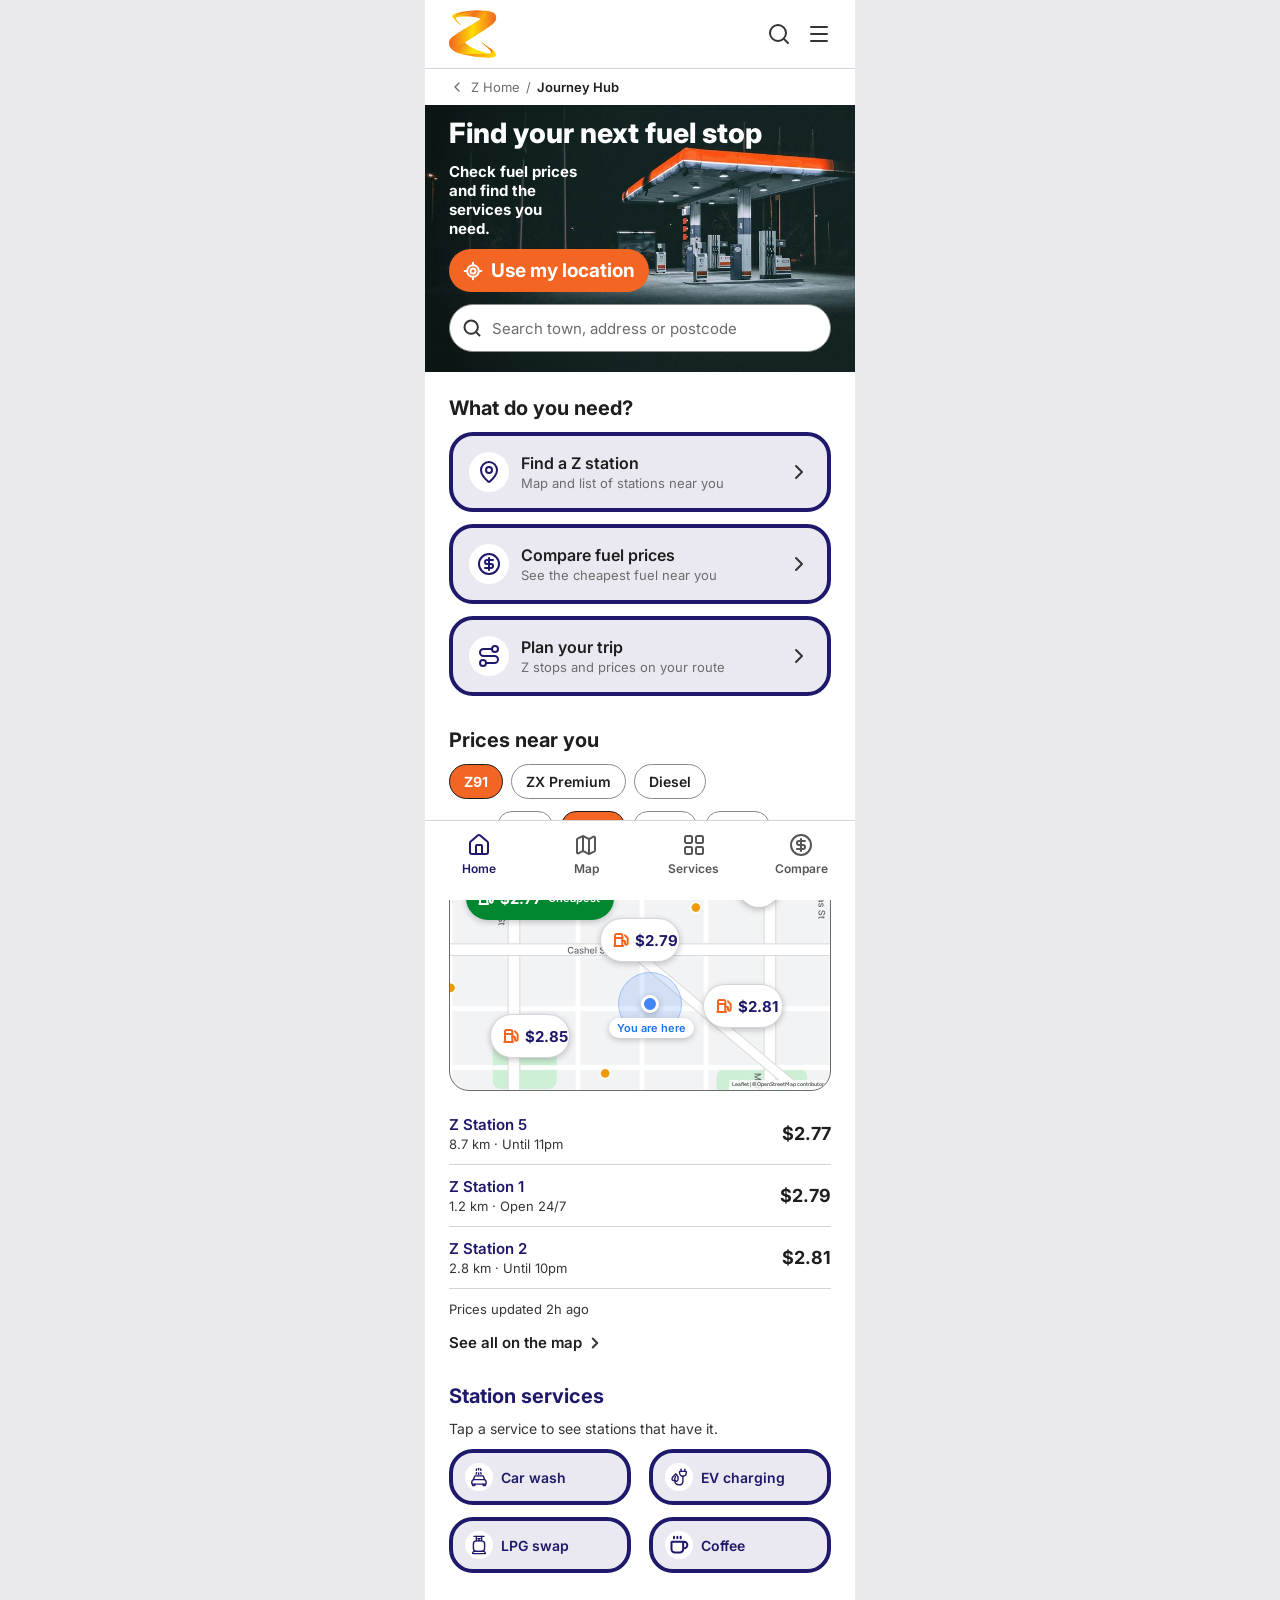
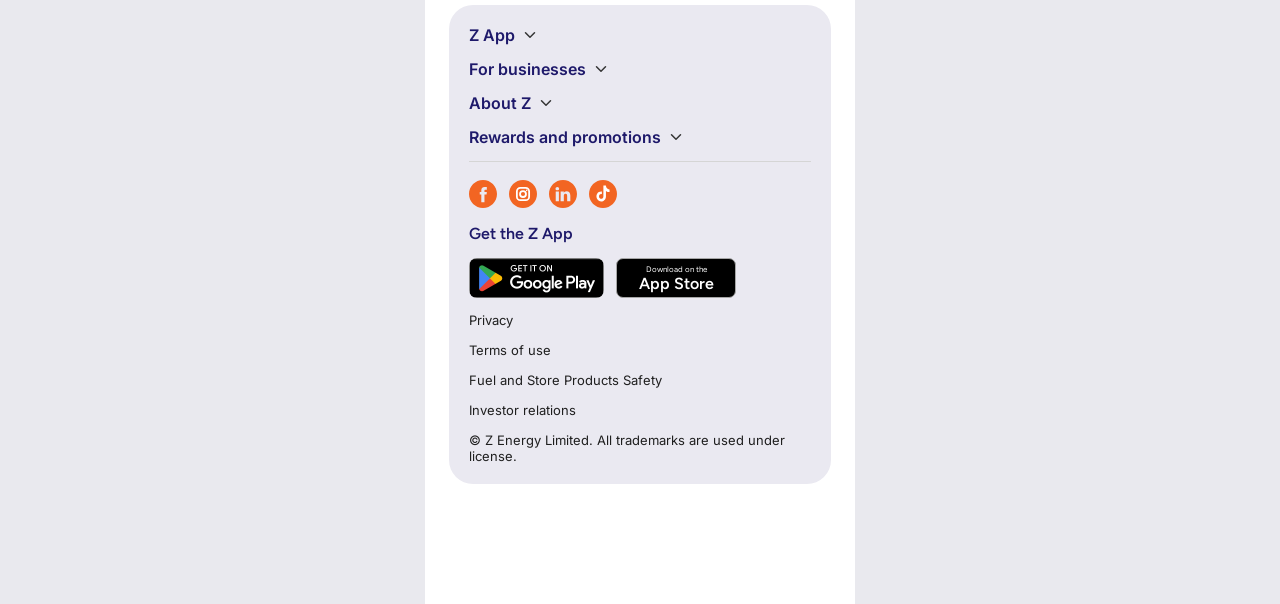
==== journey-hub.html @ ae9fb46d "Add mobile screens 01 (Entry) and 02 (Journey Hub) from Figma Co-Authored-By: Claude Opus 5.5 <norep" ====
<!DOCTYPE html>
<html lang="en">
<head>
  <meta charset="utf-8">
  <meta name="viewport" content="width=device-width, initial-scale=1, viewport-fit=cover">
  <meta name="theme-color" content="#ffffff">
  <title>Z Energy – Journey Hub (Mobile 02)</title>
  <link rel="preconnect" href="https://fonts.googleapis.com">
  <link rel="preconnect" href="https://fonts.gstatic.com" crossorigin>
  <link href="https://fonts.googleapis.com/css2?family=Figtree:wght@400;500;600;700&family=Inter:wght@400;600;700;800&display=swap" rel="stylesheet">
  <link rel="stylesheet" href="styles.css">
</head>
<body>
  <div class="page page--tabs">

    <header class="nav">
      <a class="nav__logo" href="index.html" aria-label="Z home"><img src="assets/z-mark.svg" alt="Z"></a>
      <span class="nav__spacer"></span>
      <button class="nav__icon" type="button" aria-label="Search" data-toast="Search isn't part of this test"><img src="assets/search.svg" alt=""></button>
      <button class="nav__icon" type="button" aria-label="Menu" data-toast="Menu screen not built yet"><img src="assets/menu.svg" alt=""></button>
    </header>

    <nav class="crumb" aria-label="Breadcrumb">
      <img src="assets/crumb-back.svg" alt="">
      <a href="index.html">Z Home</a>
      <span>/</span>
      <strong aria-current="page">Journey Hub</strong>
    </nav>

    <main>
      <section class="hub-hero">
        <h1 class="hub-hero__title">Find your next fuel stop</h1>
        <p class="hub-hero__sub">Check fuel prices and find the services you need.</p>
        <button class="btn-locate" type="button" data-toast="Location would be requested here">
          <img src="assets/locate.svg" alt="">Use my location
        </button>
        <form class="searchbar" role="search" onsubmit="return false">
          <img src="assets/search-20.svg" alt="">
          <input type="search" placeholder="Search town, address or postcode" aria-label="Search town, address or postcode" enterkeyhint="search">
        </form>
      </section>

      <section class="section">
        <h2 class="section__title">What do you need?</h2>
        <a class="nav-card" href="#prices">
          <span class="nav-card__icon"><img src="assets/nav-pin.svg" alt=""></span>
          <span class="nav-card__text"><span class="nav-card__title">Find a Z station</span><span class="nav-card__sub">Map and list of stations near you</span></span>
          <img class="nav-card__chev" src="assets/chevron-right.svg" alt="">
        </a>
        <a class="nav-card" href="#prices">
          <span class="nav-card__icon"><img src="assets/nav-price.svg" alt=""></span>
          <span class="nav-card__text"><span class="nav-card__title">Compare fuel prices</span><span class="nav-card__sub">See the cheapest fuel near you</span></span>
          <img class="nav-card__chev" src="assets/chevron-right.svg" alt="">
        </a>
        <a class="nav-card" href="#" data-toast="Trip planner not built yet">
          <span class="nav-card__icon"><img src="assets/nav-route.svg" alt=""></span>
          <span class="nav-card__text"><span class="nav-card__title">Plan your trip</span><span class="nav-card__sub">Z stops and prices on your route</span></span>
          <img class="nav-card__chev" src="assets/chevron-right.svg" alt="">
        </a>
      </section>

      <section class="section" id="prices">
        <h2 class="section__title">Prices near you</h2>
        <div class="pills" data-group="fuel">
          <button class="pill" type="button" aria-pressed="true">Z91</button>
          <button class="pill" type="button" aria-pressed="false">ZX Premium</button>
          <button class="pill" type="button" aria-pressed="false">Diesel</button>
        </div>
        <div class="pills" data-group="distance">
          <span class="pills__label">Within</span>
          <button class="pill pill--sm" type="button" aria-pressed="false">5 km</button>
          <button class="pill pill--sm" type="button" aria-pressed="true">10 km</button>
          <button class="pill pill--sm" type="button" aria-pressed="false">25 km</button>
          <button class="pill pill--sm" type="button" aria-pressed="false">50 km</button>
        </div>

        <div class="map" aria-label="Map of nearby Z stations">
          <img class="map__acc" src="assets/you-accuracy.svg" alt="">
          <img class="map__dot" src="assets/you-dot.svg" alt="">
          <span class="map__here">You are here</span>
          <button class="map-pin map-pin--cheap" type="button" style="left:16px;top:22px" data-station="0"><img src="assets/fuel-white.svg" alt="">$2.77 <small>Cheapest</small></button>
          <button class="map-pin" type="button" style="left:150px;top:64px;width:80px" data-station="1"><img src="assets/fuel-orange.svg" alt="">$2.79</button>
          <button class="map-pin" type="button" style="left:253px;top:130px;width:80px" data-station="2"><img src="assets/fuel-orange.svg" alt="">$2.81</button>
          <button class="map-pin" type="button" style="left:40px;top:160px;width:80px" data-station="3"><img src="assets/fuel-orange.svg" alt="">$2.85</button>
          <button class="map__locate" type="button" aria-label="Locate me" data-toast="Location would be requested here"><img src="assets/locate-me.svg" alt=""></button>
          <span class="map__attr">Leaflet | © OpenStreetMap contributors</span>
        </div>

        <div class="prices">
          <div class="price-row" data-station="0"><div class="price-row__text"><span class="price-row__name">Z Station 5</span><span class="price-row__meta">8.7 km · Until 11pm</span></div><span class="price-row__price">$2.77</span></div>
          <div class="price-row" data-station="1"><div class="price-row__text"><span class="price-row__name">Z Station 1</span><span class="price-row__meta">1.2 km · Open 24/7</span></div><span class="price-row__price">$2.79</span></div>
          <div class="price-row" data-station="2"><div class="price-row__text"><span class="price-row__name">Z Station 2</span><span class="price-row__meta">2.8 km · Until 10pm</span></div><span class="price-row__price">$2.81</span></div>
        </div>
        <p class="prices__note">Prices updated 2h ago</p>
        <a class="see-all" href="#" data-toast="Full map not built yet">See all on the map <img src="assets/chevron-right-18.svg" alt=""></a>
      </section>

      <section class="section section--services">
        <h2 class="section__title section__title--navy">Station services</h2>
        <p class="section__hint">Tap a service to see stations that have it.</p>
        <div class="chip-row chip-row--wide">
          <button class="svc-chip" type="button" aria-pressed="false"><img src="assets/svc-carwash.svg" alt="">Car wash</button>
          <button class="svc-chip" type="button" aria-pressed="false"><img src="assets/svc-ev.svg" alt="">EV charging</button>
        </div>
        <div class="chip-row chip-row--wide">
          <button class="svc-chip" type="button" aria-pressed="false"><img src="assets/svc-lpg.svg" alt="">LPG swap</button>
          <button class="svc-chip" type="button" aria-pressed="false"><img src="assets/svc-coffee.svg" alt="">Coffee</button>
        </div>
      </section>
    </main>

    <footer class="footer">
      <div class="footer__card">
        <nav class="footer__menu" aria-label="Footer">
          <button type="button" aria-expanded="false">Z App <img src="assets/chevron-down.svg" alt=""></button>
          <button type="button" aria-expanded="false">For businesses <img src="assets/chevron-down.svg" alt=""></button>
          <button type="button" aria-expanded="false">About Z <img src="assets/chevron-down.svg" alt=""></button>
          <button type="button" aria-expanded="false">Rewards and promotions <img src="assets/chevron-down.svg" alt=""></button>
        </nav>
        <div class="footer__divider"></div>
        <div class="footer__social"><img src="assets/social.svg" alt="Facebook, Instagram, LinkedIn, TikTok"></div>
        <div>
          <p class="footer__app-title">Get the Z App</p>
          <div class="footer__badges">
            <span class="badge-gplay" role="img" aria-label="Get it on Google Play"></span>
            <span class="badge-appstore" aria-label="Download on the App Store"><small>Download on the</small><strong>App Store</strong></span>
          </div>
        </div>
        <div class="footer__links">
          <a href="#">Privacy</a>
          <a href="#">Terms of use</a>
          <a href="#">Fuel and Store Products Safety</a>
          <a href="#">Investor relations</a>
          <p>© Z Energy Limited. All trademarks are used under license.</p>
        </div>
      </div>
    </footer>
  </div>

  <nav class="tabbar" aria-label="Journey Hub">
    <a class="tab" href="journey-hub.html" aria-current="page"><img src="assets/tab-home.svg" alt="">Home</a>
    <a class="tab" href="#" data-toast="Map tab not built yet"><img src="assets/tab-map.svg" alt="">Map</a>
    <a class="tab" href="#" data-toast="Services tab not built yet"><img src="assets/tab-services.svg" alt="">Services</a>
    <a class="tab" href="#" data-toast="Compare tab not built yet"><img src="assets/tab-compare.svg" alt="">Compare</a>
  </nav>

  <div class="toast" role="status" aria-live="polite"></div>
  <script src="app.js"></script>
</body>
</html>
---- styles.css ----
/* Z mobile test — screens 01 (Entry) and 02 (Journey Hub), built from Figma "Mobile-test-1" */
:root {
  --z-navy: #1e196a;
  --z-orange: #f26522;
  --z-text: #353535;
  --z-text-strong: #1e1e1e;
  --z-muted: #6c6c6c;
  --z-border: #d5d4dc;
  --z-divider: #d5d5d5;
  --z-indigo-light: #eae9f1;
  --z-chip-border: #8a8a8a;
  --z-green: #00872f;
  --font-inter: "Inter", system-ui, -apple-system, "Segoe UI", sans-serif;
  --font-figtree: "Figtree", var(--font-inter);
}

*, *::before, *::after { box-sizing: border-box; }
html { -webkit-text-size-adjust: 100%; }
body {
  margin: 0;
  font-family: var(--font-inter);
  color: var(--z-text-strong);
  background: #e9e9ee;
}
img { display: block; }
a { color: inherit; text-decoration: none; }
button, input { font: inherit; color: inherit; }
button { background: none; border: 0; padding: 0; cursor: pointer; }
p, h1, h2 { margin: 0; }

/* Phone-width column; on a desktop it sits centred so the mobile layout is still what you see */
.page {
  max-width: 430px;
  margin: 0 auto;
  min-height: 100vh;
  background: #fff;
  overflow-x: hidden;
}
.page--tabs { padding-bottom: calc(96px + env(safe-area-inset-bottom)); }

/* ---------- Nav bar (shared) ---------- */
.nav {
  position: sticky; top: 0; z-index: 20;
  display: flex; align-items: center; gap: 16px;
  padding: 10px 24px;
  background: #fff;
  border-bottom: 1px solid var(--z-border);
}
.nav__logo img { width: 48.3px; height: 48px; }
.nav__spacer { flex: 1; }
.nav__icon { width: 24px; height: 24px; }

/* ---------- Screen 01: hero banner ---------- */
.hero-banner {
  position: relative;
  height: 241px;
  background: #2b2f48 url("assets/hero.jpg") center / cover no-repeat;
}
.hero-card {
  position: absolute; left: 24.43px; top: 29.31px;
  width: 164.893px;
  display: flex; flex-direction: column; gap: 7.33px; align-items: flex-start;
  padding: 17.1px 14.657px;
  border-radius: 3.664px;
  background: linear-gradient(to right, #ed560e, #f89c14);
  color: #fff;
  font-family: var(--font-figtree);
  text-shadow: 0 2px 4px rgba(0,0,0,.25);
}
.hero-card__title { font-weight: 700; font-size: 17.1px; line-height: 19.543px; }
.hero-card__title .for { font-size: 18px; }
.hero-card__sub { font-size: 16px; line-height: 18px; }
.hero-card__down {
  width: 18.321px; height: 18.321px; border-radius: 50%;
  background: var(--z-navy);
  box-shadow: 0 4px 4px rgba(0,0,0,.25);
  display: grid; place-items: center;
}
.hero-card__down img { width: 12.214px; height: 12.214px; }

/* ---------- Screen 01: "There where you need us" banner ---------- */
.promo { padding: 26px 24px 6px; }
.promo__card {
  display: flex; flex-direction: column; align-items: center; gap: 16px;
  padding: 26px 20px;
  border-radius: 20px;
  background: linear-gradient(90deg, #ed560e 9.86%, #ffa13a 66.88%, #ffcb08 89.19%);
  color: #fff;
  text-shadow: 0 2px 4px rgba(0,0,0,.25);
}
.promo__title { align-self: stretch; text-align: center; font-weight: 700; font-size: 24px; }
.promo__text { align-self: stretch; font-size: 13px; }
.btn-arrow {
  display: inline-flex; align-items: center; gap: 16px;
  padding: 6px 6px 6px 24px;
  border-radius: 999px;
  background: var(--z-navy);
  filter: drop-shadow(0 4px 2px rgba(0,0,0,.25));
  font-family: var(--font-figtree); font-weight: 600; font-size: 16px; line-height: 20px;
  color: #fff; text-shadow: none;
}
.btn-arrow__circle {
  width: 36px; height: 36px; border-radius: 50%;
  background: #fff; display: grid; place-items: center;
}
.btn-arrow__circle img { width: 20px; height: 20px; }
.btn-arrow:active { transform: translateY(1px); }

/* ---------- Sections ---------- */
.section { display: flex; flex-direction: column; gap: 12px; padding: 24px 24px 8px; }
.section--station { padding: 22px 24px 6px; }
.section--services { padding: 24px; }
.section__title { font-weight: 700; font-size: 20px; color: var(--z-text-strong); }
.section__title--navy { color: var(--z-navy); }
.section__hint { font-size: 14px; color: var(--z-text); }

/* ---------- Service chips (shared) ---------- */
.chip-row { display: flex; gap: 16px; }
.chip-row--wide { gap: 18px; }
.svc-chip {
  flex: 1 1 0; min-width: 0;
  display: flex; align-items: center; gap: 8px;
  padding: 10px 12px;
  border: 4px solid var(--z-navy);
  border-radius: 24px;
  background: var(--z-indigo-light);
  font-weight: 600; font-size: 14px; color: var(--z-navy);
  white-space: nowrap; text-align: left;
}
.svc-chip img { width: 28px; height: 28px; flex: none; }
.svc-chip--figtree { font-family: var(--font-figtree); font-size: 16px; line-height: 24px; }
.svc-chip.is-on { background: var(--z-navy); color: #fff; }

/* ---------- Footer (shared) ---------- */
.footer { padding: 8px 24px 24px; }
.footer__card {
  display: flex; flex-direction: column; gap: 14px;
  padding: 20px;
  border-radius: 24px;
  background: var(--z-indigo-light);
}
.footer__menu { display: flex; flex-direction: column; gap: 14px; }
.footer__menu button {
  display: inline-flex; align-items: center; gap: 6px;
  font-weight: 600; font-size: 16px; color: var(--z-navy);
}
.footer__menu img { width: 18px; height: 18px; transition: transform .2s; }
.footer__menu button[aria-expanded="true"] img { transform: rotate(180deg); }
.footer__divider { height: 1px; background: var(--z-divider); }
.footer__social { padding-top: 4px; }
.footer__social img { width: 148px; height: 32px; margin-top: -4px; }
.footer__app-title { font-family: var(--font-figtree); font-weight: 600; font-size: 16px; line-height: 24px; color: var(--z-navy); }
.footer__badges { display: flex; gap: 12px; align-items: center; margin-top: 12px; }
.badge-gplay {
  width: 135.333px; height: 40px; border-radius: 8px;
  background: #000 url("assets/google-play.png") center / cover no-repeat;
}
.badge-appstore {
  width: 120px; height: 40px; border-radius: 7px;
  border: 1px solid #a6a6a6; background: #000; color: #fff;
  display: flex; flex-direction: column; align-items: center; justify-content: center;
  font-family: var(--font-figtree); line-height: normal;
}
.badge-appstore small { font-size: 8px; }
.badge-appstore strong { font-size: 16px; font-weight: 600; }
.footer__links { display: flex; flex-direction: column; gap: 14px; font-size: 13px; color: #1f1f1f; }

/* ---------- Screen 02: breadcrumb ---------- */
.crumb { display: flex; align-items: center; gap: 6px; padding: 10px 24px; font-size: 13px; color: var(--z-muted); }
.crumb img { width: 16px; height: 16px; }
.crumb strong { font-weight: 600; color: var(--z-text-strong); }

/* ---------- Screen 02: hero ---------- */
.hub-hero {
  position: relative;
  height: 267px;
  background-color: #f2f2f2;
  background: #1d2630 url("assets/station-night.jpg") center / cover no-repeat;
  color: #fff;
}
.hub-hero__title { position: absolute; left: 24px; top: 11px; font-weight: 800; font-size: 28px; white-space: nowrap; }
.hub-hero__sub { position: absolute; left: 24px; top: 57px; width: 132px; font-weight: 700; font-size: 15px; }
.btn-locate {
  position: absolute; left: 24px; top: 144px;
  display: inline-flex; align-items: center; gap: 8px;
  padding: 10px 14px; border-radius: 24px;
  background: var(--z-orange);
  font-weight: 700; font-size: 19px; color: #fff;
}
.btn-locate img { width: 20px; height: 20px; }
.searchbar {
  position: absolute; left: 24px; right: 24px; top: 199px;
  height: 48px;
  display: flex; align-items: center; gap: 8px;
  padding: 0 12px;
  border: 1.5px solid var(--z-chip-border); border-radius: 24px;
  background: #fff;
}
.searchbar img { width: 20px; height: 20px; flex: none; }
.searchbar input {
  flex: 1; min-width: 0; border: 0; outline: 0; background: transparent;
  font-size: 15px; color: var(--z-text-strong);
}
.searchbar input::placeholder { color: var(--z-muted); }
.searchbar:focus-within { border-color: var(--z-navy); }

/* ---------- Screen 02: nav cards ---------- */
.nav-card {
  display: flex; align-items: center; gap: 12px;
  padding: 16px;
  border: 4px solid var(--z-navy); border-radius: 24px;
  background: var(--z-indigo-light);
}
.nav-card__icon { padding: 8px; border-radius: 20px; background: #fff; flex: none; }
.nav-card__icon img { width: 24px; height: 24px; }
.nav-card__text { flex: 1; min-width: 0; display: flex; flex-direction: column; gap: 2px; }
.nav-card__title { font-weight: 600; font-size: 16px; color: var(--z-text-strong); }
.nav-card__sub { font-size: 13px; color: var(--z-muted); }
.nav-card__chev { width: 24px; height: 24px; flex: none; }

/* ---------- Screen 02: filters ---------- */
.pills { display: flex; gap: 8px; align-items: center; flex-wrap: wrap; }
.pills__label { font-weight: 600; font-size: 13px; color: var(--z-text); }
.pill {
  padding: 8px 14px; border-radius: 20px;
  border: 1.5px solid var(--z-chip-border); background: #fff;
  font-weight: 600; font-size: 14px; color: var(--z-text-strong);
}
.pill--sm { padding: 6px 12px; font-size: 13px; }
.pill[aria-pressed="true"] { background: var(--z-orange); border-color: var(--z-text-strong); color: #fff; font-weight: 700; }

/* ---------- Screen 02: map ---------- */
.map {
  position: relative;
  height: 238px;
  border: 1px solid var(--z-muted); border-radius: 20px;
  overflow: hidden;
  background: #f8f8f8 url("assets/map-tiles.jpg") left top / max(100%, 392.5px) auto no-repeat;
}
.map > * { position: absolute; }
.map__acc { left: 168px; top: 118px; width: 64px; height: 64px; }
.map__dot { left: 185px; top: 137px; width: 30px; height: 30px; }
.map__here {
  left: 158.5px; top: 164px;
  padding: 3px 8px; border-radius: 10px; background: #fff;
  box-shadow: 0 2px 6px rgba(0,0,0,.22);
  font-weight: 600; font-size: 11px; color: #1a73e8;
}
.map-pin {
  height: 44px; display: flex; align-items: center; gap: 6px;
  padding: 0 14px 0 12px; border-radius: 22px;
  background: #fff; border: 1px solid var(--z-border);
  box-shadow: 0 2px 6px rgba(0,0,0,.22);
  font-weight: 700; font-size: 15px; color: var(--z-navy);
}
.map-pin img { width: 16px; height: 16px; }
.map-pin--cheap { background: var(--z-green); border: 0; box-shadow: none; filter: drop-shadow(0 2px 3px rgba(0,0,0,.22)); color: #fff; }
.map-pin--cheap small { font-weight: 600; font-size: 11px; }
.map-pin.is-active { outline: 3px solid var(--z-navy); outline-offset: 1px; }
.map__locate {
  left: 287px; top: 10px; width: 44px; height: 44px; border-radius: 22px;
  background: #fff; border: .981px solid rgba(0,0,0,.2);
  box-shadow: 0 2px 6px rgba(0,0,0,.22);
  display: grid; place-items: center;
}
.map__locate img { width: 19.625px; height: 19.625px; }
.map__attr {
  right: 0; bottom: 0;
  padding: .981px 2.944px; background: rgba(255,255,255,.8);
  font-family: var(--font-figtree); font-weight: 500; font-size: 5.4px; line-height: 7.85px; color: var(--z-text);
}

/* ---------- Screen 02: price list ---------- */
.prices { display: flex; flex-direction: column; }
.price-row {
  display: flex; align-items: center; gap: 12px;
  padding: 12px 0; border-bottom: 1px solid var(--z-divider);
}
.price-row__text { flex: 1; display: flex; flex-direction: column; gap: 2px; }
.price-row__name { font-weight: 600; font-size: 15px; color: var(--z-navy); }
.price-row__meta { font-size: 13px; color: var(--z-text); }
.price-row__price { font-weight: 700; font-size: 18px; color: var(--z-text-strong); }
.prices__note { font-size: 13px; color: var(--z-text); }
.see-all { display: inline-flex; align-items: center; gap: 4px; padding-top: 4px; font-weight: 600; font-size: 15px; color: var(--z-text-strong); }
.see-all img { width: 18px; height: 18px; }

/* ---------- Screen 02: bottom tab bar ---------- */
.tabbar {
  position: fixed; bottom: 0; left: 50%; transform: translateX(-50%);
  width: 100%; max-width: 430px; z-index: 30;
  display: flex;
  height: calc(80px + env(safe-area-inset-bottom));
  padding: 8px 0 calc(20px + env(safe-area-inset-bottom));
  background: #fff; border-top: 1px solid var(--z-divider);
}
.tab {
  flex: 1; display: flex; flex-direction: column; align-items: center; justify-content: center; gap: 4px;
  font-weight: 600; font-size: 12px; color: #565656;
}
.tab img { width: 24px; height: 24px; }
.tab[aria-current="page"] { color: var(--z-navy); }

/* Toast used for prototype-only taps */
.toast {
  position: fixed; left: 50%; bottom: calc(100px + env(safe-area-inset-bottom)); transform: translateX(-50%);
  z-index: 50; max-width: 340px;
  padding: 10px 16px; border-radius: 12px;
  background: var(--z-navy); color: #fff; font-size: 14px;
  opacity: 0; pointer-events: none; transition: opacity .2s;
}
.toast.is-shown { opacity: 1; }

:focus-visible { outline: 3px solid var(--z-orange); outline-offset: 2px; }
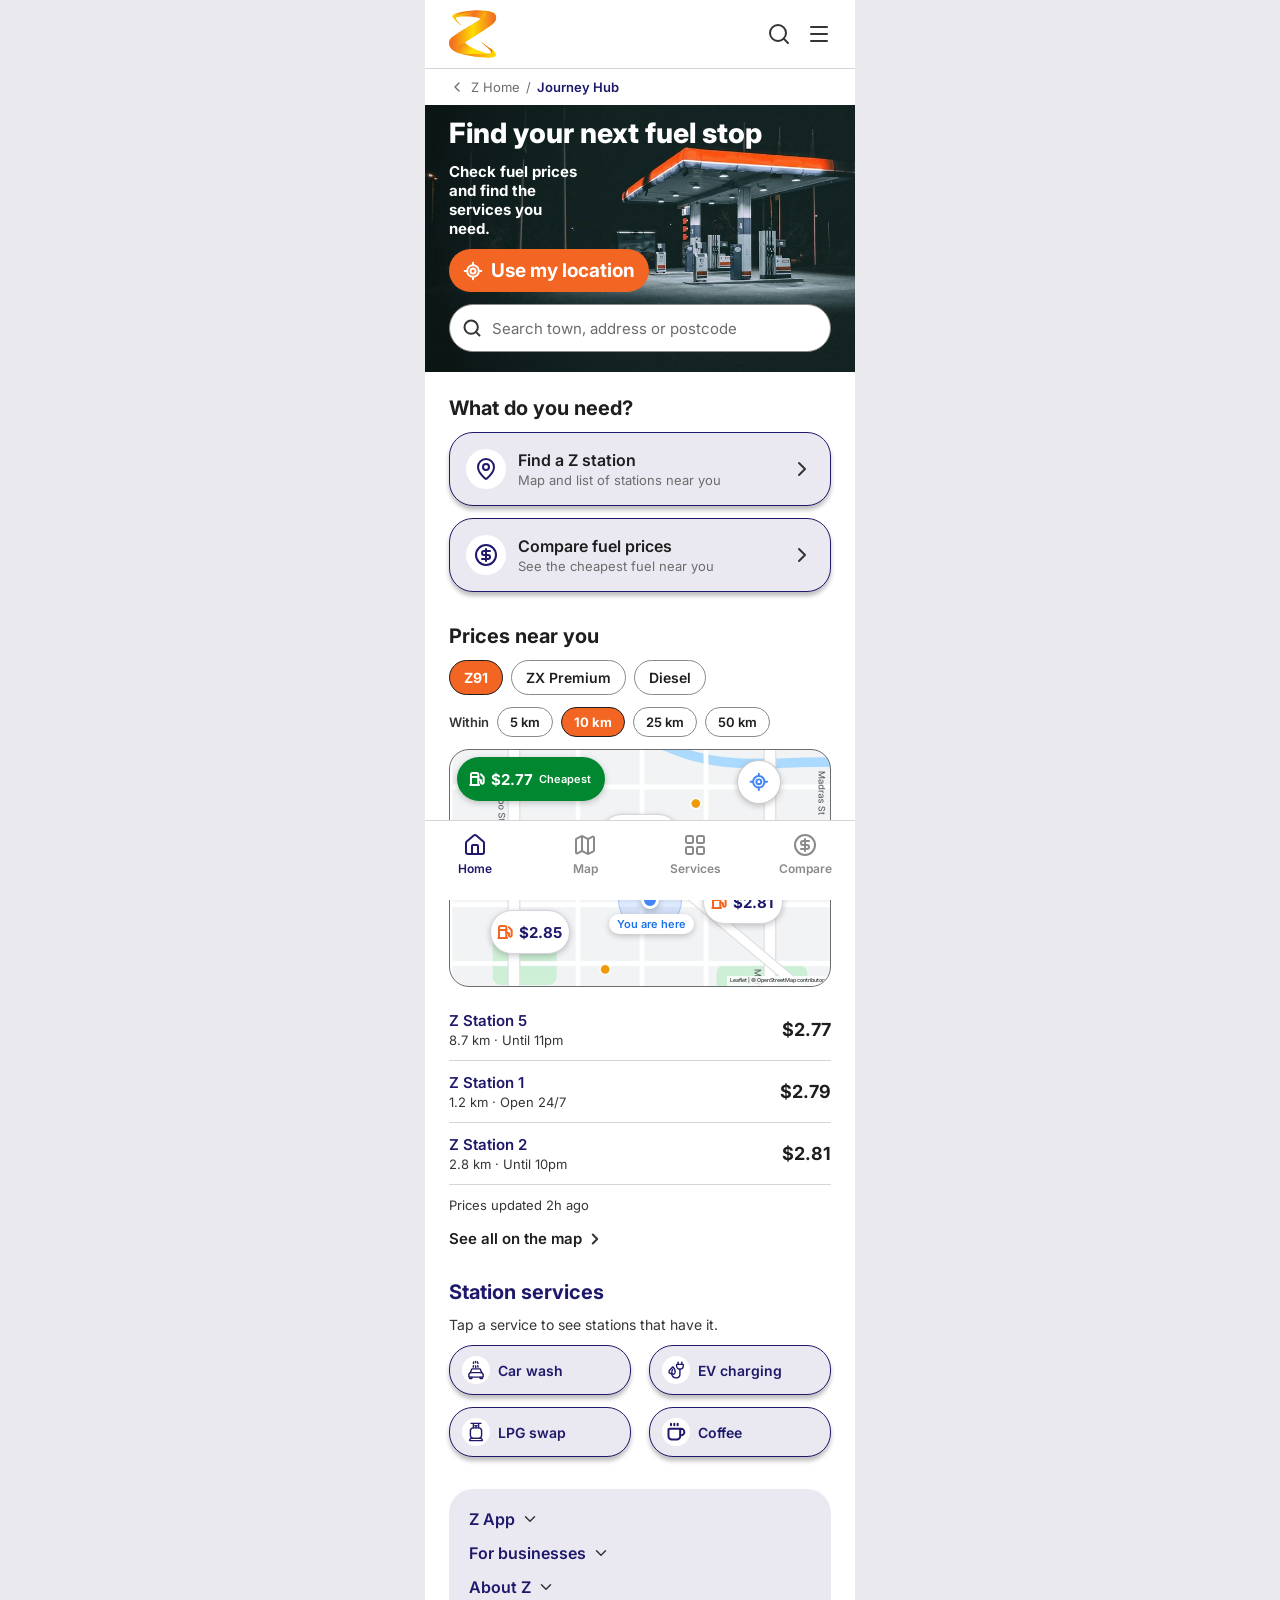
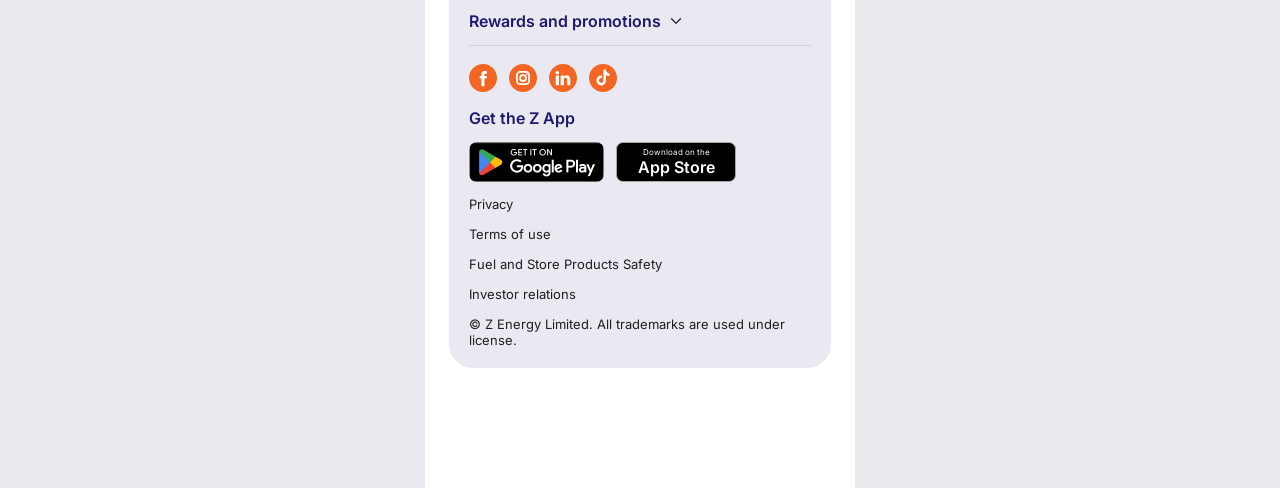
==== commit 2b9912fb: "Update screens 01 and 02 to final Figma designs Inter throughout, 1.5px chip/card borders with drop " ====
--- a/journey-hub.html
+++ b/journey-hub.html
@@ -7,7 +7,7 @@
   <title>Z Energy – Journey Hub (Mobile 02)</title>
   <link rel="preconnect" href="https://fonts.googleapis.com">
   <link rel="preconnect" href="https://fonts.gstatic.com" crossorigin>
-  <link href="https://fonts.googleapis.com/css2?family=Figtree:wght@400;500;600;700&family=Inter:wght@400;600;700;800&display=swap" rel="stylesheet">
+  <link href="https://fonts.googleapis.com/css2?family=Inter:wght@400;500;600;700;800&display=swap" rel="stylesheet">
   <link rel="stylesheet" href="styles.css">
 </head>
 <body>
@@ -20,12 +20,12 @@
       <button class="nav__icon" type="button" aria-label="Menu" data-toast="Menu screen not built yet"><img src="assets/menu.svg" alt=""></button>
     </header>
 
-    <nav class="crumb" aria-label="Breadcrumb">
+    <a class="crumb" href="index.html" aria-label="Back to Z Home">
       <img src="assets/crumb-back.svg" alt="">
-      <a href="index.html">Z Home</a>
+      <span>Z Home</span>
       <span>/</span>
-      <strong aria-current="page">Journey Hub</strong>
-    </nav>
+      <strong>Journey Hub</strong>
+    </a>
 
     <main>
       <section class="hub-hero">
@@ -52,11 +52,6 @@
           <span class="nav-card__text"><span class="nav-card__title">Compare fuel prices</span><span class="nav-card__sub">See the cheapest fuel near you</span></span>
           <img class="nav-card__chev" src="assets/chevron-right.svg" alt="">
         </a>
-        <a class="nav-card" href="#" data-toast="Trip planner not built yet">
-          <span class="nav-card__icon"><img src="assets/nav-route.svg" alt=""></span>
-          <span class="nav-card__text"><span class="nav-card__title">Plan your trip</span><span class="nav-card__sub">Z stops and prices on your route</span></span>
-          <img class="nav-card__chev" src="assets/chevron-right.svg" alt="">
-        </a>
       </section>
 
       <section class="section" id="prices">
@@ -78,7 +73,7 @@
           <img class="map__acc" src="assets/you-accuracy.svg" alt="">
           <img class="map__dot" src="assets/you-dot.svg" alt="">
           <span class="map__here">You are here</span>
-          <button class="map-pin map-pin--cheap" type="button" style="left:16px;top:22px" data-station="0"><img src="assets/fuel-white.svg" alt="">$2.77 <small>Cheapest</small></button>
+          <button class="map-pin map-pin--cheap" type="button" style="left:7px;top:7px" data-station="0"><img src="assets/fuel-white.svg" alt="">$2.77 <small>Cheapest</small></button>
           <button class="map-pin" type="button" style="left:150px;top:64px;width:80px" data-station="1"><img src="assets/fuel-orange.svg" alt="">$2.79</button>
           <button class="map-pin" type="button" style="left:253px;top:130px;width:80px" data-station="2"><img src="assets/fuel-orange.svg" alt="">$2.81</button>
           <button class="map-pin" type="button" style="left:40px;top:160px;width:80px" data-station="3"><img src="assets/fuel-orange.svg" alt="">$2.85</button>
@@ -118,7 +113,7 @@
           <button type="button" aria-expanded="false">Rewards and promotions <img src="assets/chevron-down.svg" alt=""></button>
         </nav>
         <div class="footer__divider"></div>
-        <div class="footer__social"><img src="assets/social.svg" alt="Facebook, Instagram, LinkedIn, TikTok"></div>
+        <div class="footer__social"><img src="assets/social-facebook.svg" alt="Facebook"><img src="assets/social-instagram.svg" alt="Instagram"><img src="assets/social-linkedin.svg" alt="LinkedIn"><img src="assets/social-tiktok.svg" alt="TikTok"></div>
         <div>
           <p class="footer__app-title">Get the Z App</p>
           <div class="footer__badges">
--- a/styles.css
+++ b/styles.css
@@ -11,7 +11,6 @@
   --z-chip-border: #8a8a8a;
   --z-green: #00872f;
   --font-inter: "Inter", system-ui, -apple-system, "Segoe UI", sans-serif;
-  --font-figtree: "Figtree", var(--font-inter);
 }
 
 *, *::before, *::after { box-sizing: border-box; }
@@ -64,7 +63,6 @@
   border-radius: 3.664px;
   background: linear-gradient(to right, #ed560e, #f89c14);
   color: #fff;
-  font-family: var(--font-figtree);
   text-shadow: 0 2px 4px rgba(0,0,0,.25);
 }
 .hero-card__title { font-weight: 700; font-size: 17.1px; line-height: 19.543px; }
@@ -89,14 +87,14 @@
   text-shadow: 0 2px 4px rgba(0,0,0,.25);
 }
 .promo__title { align-self: stretch; text-align: center; font-weight: 700; font-size: 24px; }
-.promo__text { align-self: stretch; font-size: 13px; }
+.promo__text { align-self: stretch; font-size: 14px; text-shadow: 0 2px 4px rgba(0,0,0,.5); }
 .btn-arrow {
   display: inline-flex; align-items: center; gap: 16px;
   padding: 6px 6px 6px 24px;
   border-radius: 999px;
   background: var(--z-navy);
   filter: drop-shadow(0 4px 2px rgba(0,0,0,.25));
-  font-family: var(--font-figtree); font-weight: 600; font-size: 16px; line-height: 20px;
+  font-weight: 600; font-size: 16px; line-height: 20px;
   color: #fff; text-shadow: none;
 }
 .btn-arrow__circle {
@@ -121,14 +119,15 @@
   flex: 1 1 0; min-width: 0;
   display: flex; align-items: center; gap: 8px;
   padding: 10px 12px;
-  border: 4px solid var(--z-navy);
+  border: 1.5px solid var(--z-navy);
   border-radius: 24px;
   background: var(--z-indigo-light);
+  filter: drop-shadow(0 4px 2px rgba(0,0,0,.25));
   font-weight: 600; font-size: 14px; color: var(--z-navy);
   white-space: nowrap; text-align: left;
 }
 .svc-chip img { width: 28px; height: 28px; flex: none; }
-.svc-chip--figtree { font-family: var(--font-figtree); font-size: 16px; line-height: 24px; }
+.svc-chip--tall { line-height: 24px; }
 .svc-chip.is-on { background: var(--z-navy); color: #fff; }
 
 /* ---------- Footer (shared) ---------- */
@@ -147,9 +146,9 @@
 .footer__menu img { width: 18px; height: 18px; transition: transform .2s; }
 .footer__menu button[aria-expanded="true"] img { transform: rotate(180deg); }
 .footer__divider { height: 1px; background: var(--z-divider); }
-.footer__social { padding-top: 4px; }
-.footer__social img { width: 148px; height: 32px; margin-top: -4px; }
-.footer__app-title { font-family: var(--font-figtree); font-weight: 600; font-size: 16px; line-height: 24px; color: var(--z-navy); }
+.footer__social { display: flex; gap: 12px; padding-top: 4px; }
+.footer__social img { width: 28px; height: 28px; }
+.footer__app-title { font-weight: 600; font-size: 16px; line-height: 24px; color: var(--z-navy); }
 .footer__badges { display: flex; gap: 12px; align-items: center; margin-top: 12px; }
 .badge-gplay {
   width: 135.333px; height: 40px; border-radius: 8px;
@@ -159,7 +158,7 @@
   width: 120px; height: 40px; border-radius: 7px;
   border: 1px solid #a6a6a6; background: #000; color: #fff;
   display: flex; flex-direction: column; align-items: center; justify-content: center;
-  font-family: var(--font-figtree); line-height: normal;
+  line-height: normal;
 }
 .badge-appstore small { font-size: 8px; }
 .badge-appstore strong { font-size: 16px; font-weight: 600; }
@@ -168,7 +167,7 @@
 /* ---------- Screen 02: breadcrumb ---------- */
 .crumb { display: flex; align-items: center; gap: 6px; padding: 10px 24px; font-size: 13px; color: var(--z-muted); }
 .crumb img { width: 16px; height: 16px; }
-.crumb strong { font-weight: 600; color: var(--z-text-strong); }
+.crumb strong { font-weight: 600; color: var(--z-navy); }
 
 /* ---------- Screen 02: hero ---------- */
 .hub-hero {
@@ -208,8 +207,9 @@
 .nav-card {
   display: flex; align-items: center; gap: 12px;
   padding: 16px;
-  border: 4px solid var(--z-navy); border-radius: 24px;
+  border: 1.5px solid var(--z-navy); border-radius: 24px;
   background: var(--z-indigo-light);
+  filter: drop-shadow(0 4px 2px rgba(0,0,0,.25));
 }
 .nav-card__icon { padding: 8px; border-radius: 20px; background: #fff; flex: none; }
 .nav-card__icon img { width: 24px; height: 24px; }
@@ -247,7 +247,7 @@
   font-weight: 600; font-size: 11px; color: #1a73e8;
 }
 .map-pin {
-  height: 44px; display: flex; align-items: center; gap: 6px;
+  height: 44px; display: flex; align-items: center; justify-content: center; gap: 6px;
   padding: 0 14px 0 12px; border-radius: 22px;
   background: #fff; border: 1px solid var(--z-border);
   box-shadow: 0 2px 6px rgba(0,0,0,.22);
@@ -267,7 +267,7 @@
 .map__attr {
   right: 0; bottom: 0;
   padding: .981px 2.944px; background: rgba(255,255,255,.8);
-  font-family: var(--font-figtree); font-weight: 500; font-size: 5.4px; line-height: 7.85px; color: var(--z-text);
+  font-weight: 500; font-size: 5.4px; line-height: 7.85px; color: var(--z-text);
 }
 
 /* ---------- Screen 02: price list ---------- */
@@ -288,14 +288,14 @@
 .tabbar {
   position: fixed; bottom: 0; left: 50%; transform: translateX(-50%);
   width: 100%; max-width: 430px; z-index: 30;
-  display: flex;
+  display: flex; gap: 10px;
   height: calc(80px + env(safe-area-inset-bottom));
   padding: 8px 0 calc(20px + env(safe-area-inset-bottom));
   background: #fff; border-top: 1px solid var(--z-divider);
 }
 .tab {
   flex: 1; display: flex; flex-direction: column; align-items: center; justify-content: center; gap: 4px;
-  font-weight: 600; font-size: 12px; color: #565656;
+  font-weight: 600; font-size: 12px; color: var(--z-chip-border);
 }
 .tab img { width: 24px; height: 24px; }
 .tab[aria-current="page"] { color: var(--z-navy); }
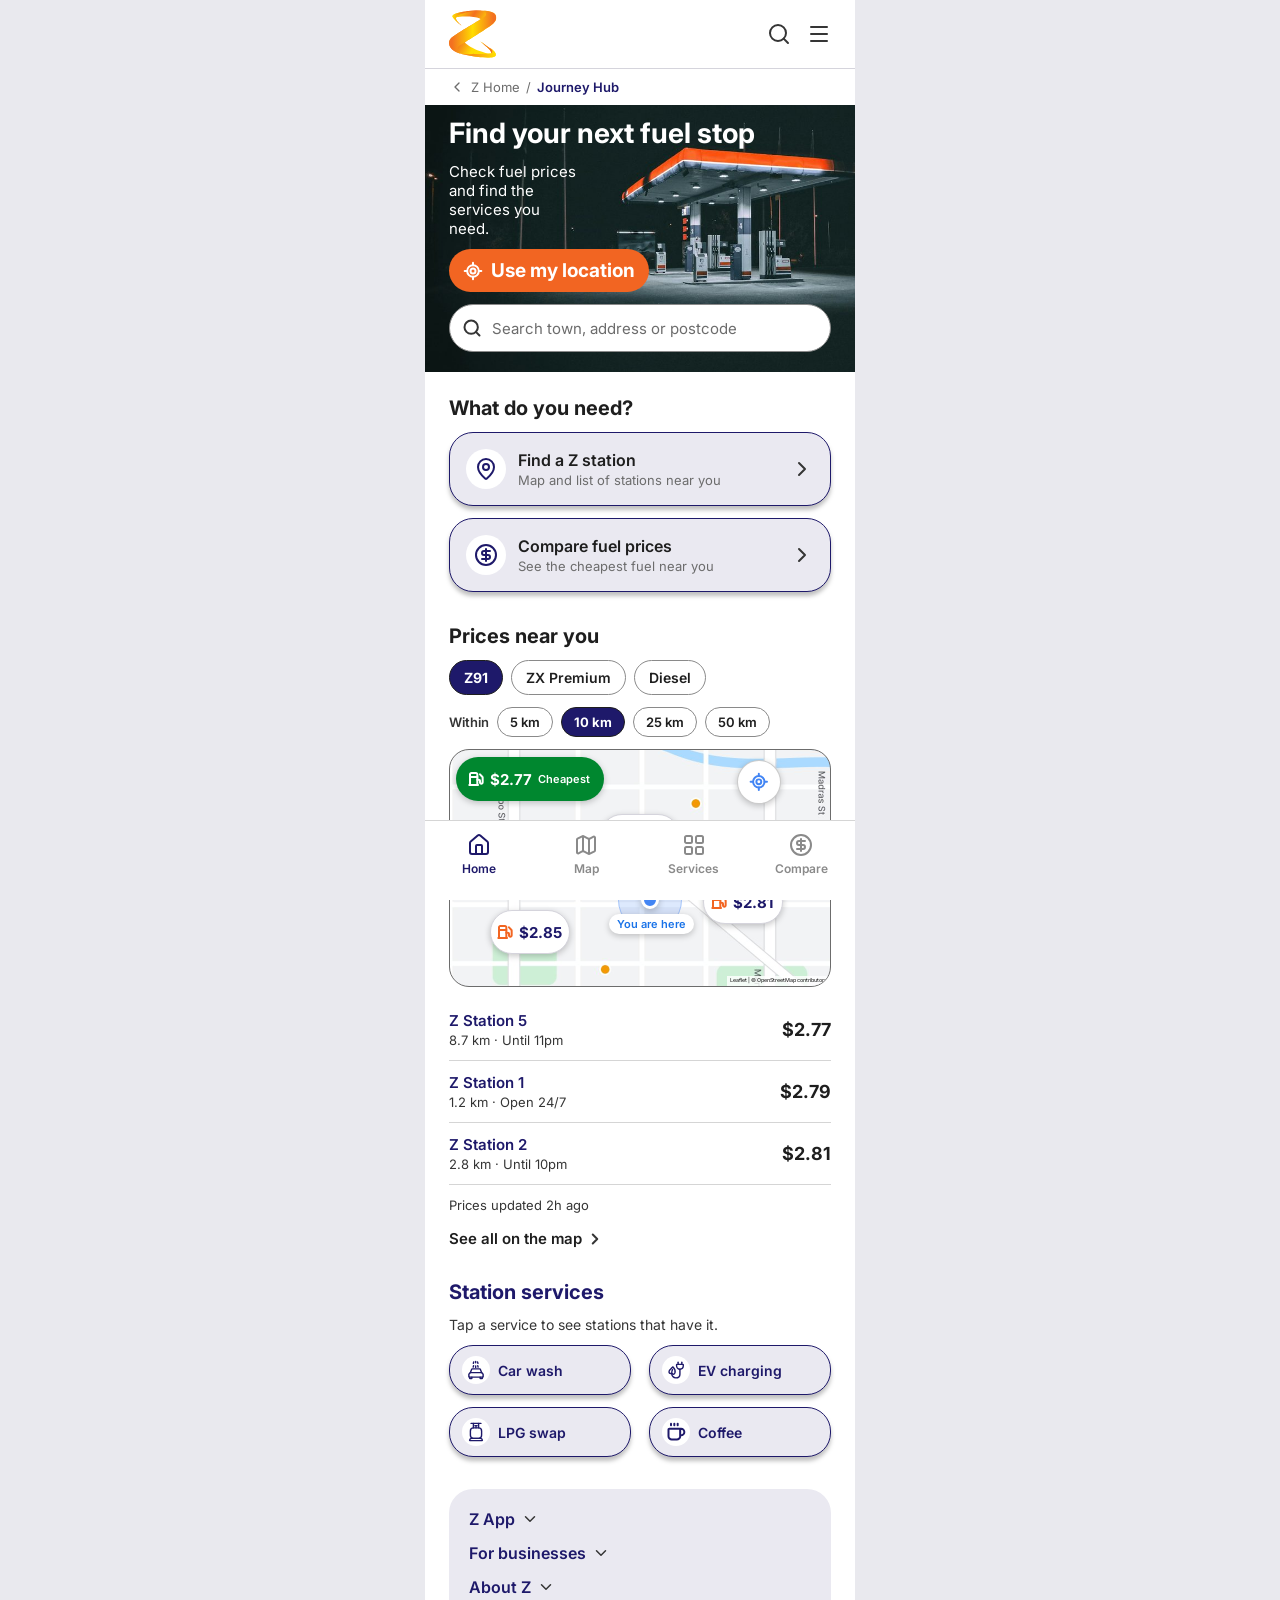
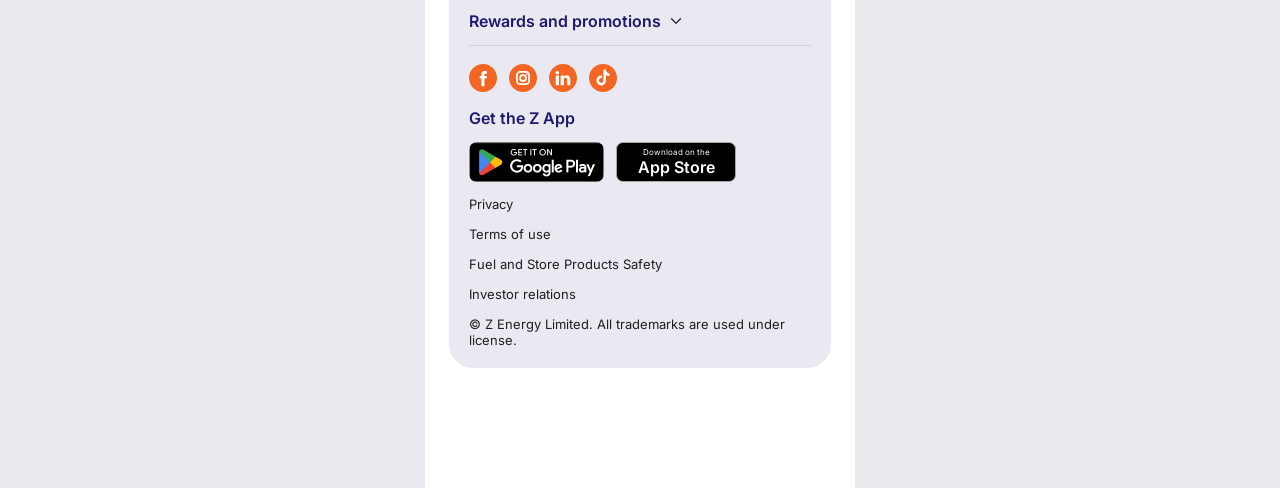
==== commit 6e469a58: "Match latest Figma: navy filter pills, hero type weights, pin and label tweaks Co-Authored-By: Claud" ====
--- a/journey-hub.html
+++ b/journey-hub.html
@@ -73,7 +73,7 @@
           <img class="map__acc" src="assets/you-accuracy.svg" alt="">
           <img class="map__dot" src="assets/you-dot.svg" alt="">
           <span class="map__here">You are here</span>
-          <button class="map-pin map-pin--cheap" type="button" style="left:7px;top:7px" data-station="0"><img src="assets/fuel-white.svg" alt="">$2.77 <small>Cheapest</small></button>
+          <button class="map-pin map-pin--cheap" type="button" style="left:6px;top:7px" data-station="0"><img src="assets/fuel-white.svg" alt="">$2.77 <small>Cheapest</small></button>
           <button class="map-pin" type="button" style="left:150px;top:64px;width:80px" data-station="1"><img src="assets/fuel-orange.svg" alt="">$2.79</button>
           <button class="map-pin" type="button" style="left:253px;top:130px;width:80px" data-station="2"><img src="assets/fuel-orange.svg" alt="">$2.81</button>
           <button class="map-pin" type="button" style="left:40px;top:160px;width:80px" data-station="3"><img src="assets/fuel-orange.svg" alt="">$2.85</button>
--- a/styles.css
+++ b/styles.css
@@ -177,8 +177,8 @@
   background: #1d2630 url("assets/station-night.jpg") center / cover no-repeat;
   color: #fff;
 }
-.hub-hero__title { position: absolute; left: 24px; top: 11px; font-weight: 800; font-size: 28px; white-space: nowrap; }
-.hub-hero__sub { position: absolute; left: 24px; top: 57px; width: 132px; font-weight: 700; font-size: 15px; }
+.hub-hero__title { position: absolute; left: 24px; top: 11px; font-weight: 700; font-size: 28px; white-space: nowrap; }
+.hub-hero__sub { position: absolute; left: 24px; top: 57px; width: 132px; font-weight: 400; font-size: 15px; }
 .btn-locate {
   position: absolute; left: 24px; top: 144px;
   display: inline-flex; align-items: center; gap: 8px;
@@ -227,7 +227,7 @@
   font-weight: 600; font-size: 14px; color: var(--z-text-strong);
 }
 .pill--sm { padding: 6px 12px; font-size: 13px; }
-.pill[aria-pressed="true"] { background: var(--z-orange); border-color: var(--z-text-strong); color: #fff; font-weight: 700; }
+.pill[aria-pressed="true"] { background: var(--z-navy); border-color: var(--z-text-strong); color: #fff; font-weight: 700; }
 
 /* ---------- Screen 02: map ---------- */
 .map {
@@ -288,7 +288,7 @@
 .tabbar {
   position: fixed; bottom: 0; left: 50%; transform: translateX(-50%);
   width: 100%; max-width: 430px; z-index: 30;
-  display: flex; gap: 10px;
+  display: flex;
   height: calc(80px + env(safe-area-inset-bottom));
   padding: 8px 0 calc(20px + env(safe-area-inset-bottom));
   background: #fff; border-top: 1px solid var(--z-divider);
@@ -311,3 +311,28 @@
 .toast.is-shown { opacity: 1; }
 
 :focus-visible { outline: 3px solid var(--z-orange); outline-offset: 2px; }
+
+/* ---------- Hamburger menu (Figma: Mobile menu) ---------- */
+.menu {
+  position: fixed; left: 50%; transform: translateX(-50%);
+  top: var(--menu-top, 69px); bottom: 0;
+  width: 100%; max-width: 430px; z-index: 40;
+  background: #fff;
+  overflow-y: auto; overscroll-behavior: contain;
+  padding-bottom: env(safe-area-inset-bottom);
+}
+.menu[hidden] { display: none; }
+.menu__label { padding: 20px 24px 6px; font-weight: 600; font-size: 13px; color: var(--z-text); }
+.menu__item {
+  display: flex; align-items: center; width: 100%;
+  padding: 16px 24px;
+  border-bottom: 1px solid var(--z-divider);
+  text-align: left;
+}
+.menu__text { flex: 1; min-width: 0; display: flex; flex-direction: column; gap: 2px; }
+.menu__title { font-weight: 700; font-size: 18px; color: var(--z-navy); }
+.menu__sub { font-size: 13px; color: var(--z-text); }
+.menu__item--more .menu__title { font-weight: 600; color: var(--z-text); }
+.menu__item img { width: 20px; height: 20px; flex: none; }
+body.menu-open { overflow: hidden; }
+body.menu-open .tabbar { display: none; }
